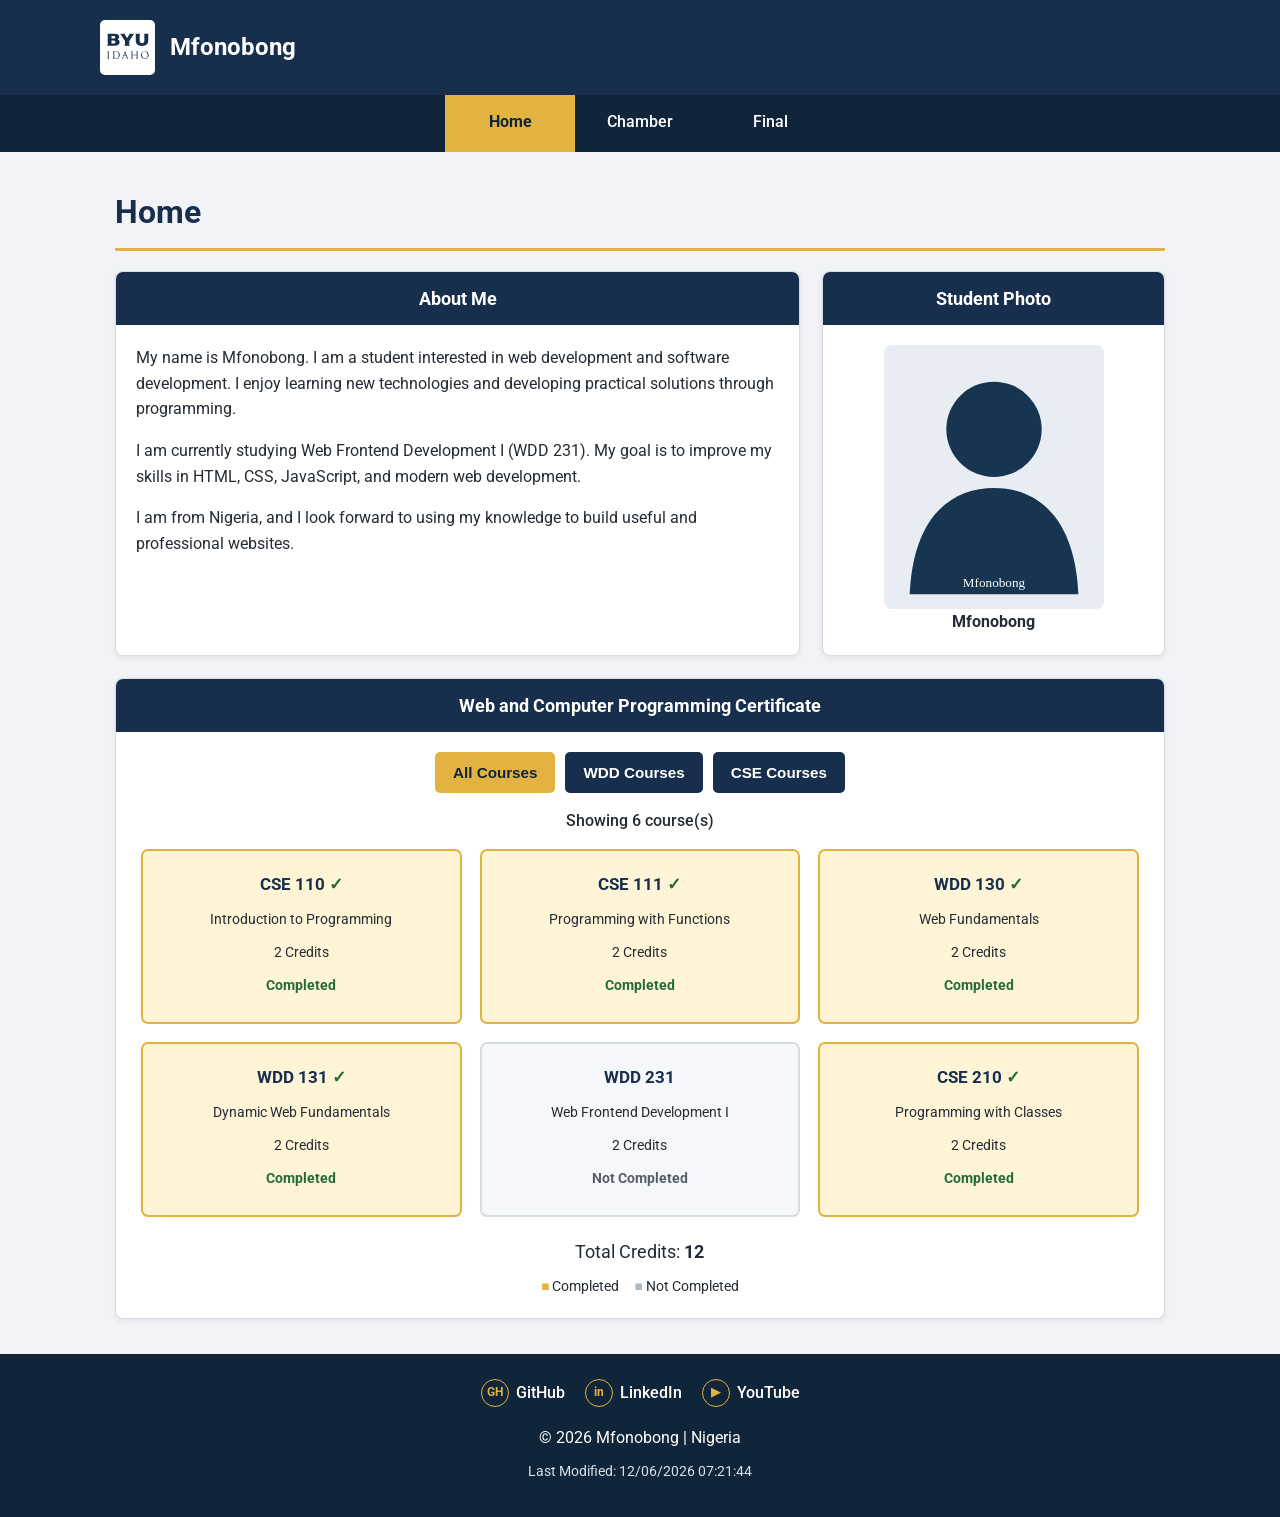
==== index.html @ 471c812f "Complete WDD 231 course homepage" ====
<!DOCTYPE html>
<html lang="en">
<head>
    <meta charset="UTF-8">
    <meta name="viewport" content="width=device-width, initial-scale=1.0">

    <meta name="description" content="Mfonobong's WDD 231 course homepage, featuring information about me, my studies, and Web and Computer Programming courses.">

    <meta name="author" content="Mfonobong">

    <title>WDD 231 | Course Home Page - Mfonobong</title>

    <link rel="icon" href="images/byui-logo.svg" type="image/svg+xml">

    <link rel="preconnect" href="https://fonts.googleapis.com">
    <link rel="preconnect" href="https://fonts.gstatic.com" crossorigin>
    <link href="https://fonts.googleapis.com/css2?family=Roboto:wght@400;500;700&display=swap" rel="stylesheet">

    <link rel="stylesheet" href="styles/small.css">
    <link rel="stylesheet" href="styles/large.css">

    <script src="scripts/navigation.js" defer></script>
    <script src="scripts/date.js" defer></script>
    <script src="scripts/courses.js" defer></script>
</head>

<body>
    <header>
        <div class="header-content">
            <img src="images/byui-logo.svg" alt="BYU-Idaho logo" class="site-logo">
            <span class="student-name">Mfonobong</span>

            <button id="menu-button"
                    class="menu-button"
                    aria-label="Open navigation menu"
                    aria-expanded="false"
                    aria-controls="navigation">
                <span class="hamburger">☰</span>
            </button>
        </div>
    </header>

    <nav id="navigation" class="navigation">
        <a href="index.html" class="active" aria-current="page">Home</a>
        <a href="chamber/index.html">Chamber</a>
        <a href="final/index.html">Final</a>
    </nav>

    <main>
        <h1>Home</h1>

        <div class="home-grid">

            <section class="about-section">
                <h2>About Me</h2>
                <div class="section-content">
                    <p>
                        My name is Mfonobong. I am a student interested in
                        web development and software development. I enjoy
                        learning new technologies and developing practical
                        solutions through programming.
                    </p>
                    <p>
                        I am currently studying Web Frontend Development I
                        (WDD 231). My goal is to improve my skills in HTML,
                        CSS, JavaScript, and modern web development.
                    </p>
                    <p>
                        I am from Nigeria, and I look forward to using my
                        knowledge to build useful and professional websites.
                    </p>
                </div>
            </section>

            <section class="photo-section">
                <h2>Student Photo</h2>
                <div class="section-content photo-content">
                    <img src="images/profile-placeholder.svg"
                         alt="Student photo placeholder for Mfonobong"
                         class="profile-photo">
                    <p class="photo-caption">Mfonobong</p>
                </div>
            </section>

            <section class="certificate-section">
                <h2>Web and Computer Programming Certificate</h2>

                <div class="course-filters" aria-label="Course filters">
                    <button type="button" class="filter-button active"
                            data-filter="ALL" aria-pressed="true">
                        All Courses
                    </button>

                    <button type="button" class="filter-button"
                            data-filter="WDD" aria-pressed="false">
                        WDD Courses
                    </button>

                    <button type="button" class="filter-button"
                            data-filter="CSE" aria-pressed="false">
                        CSE Courses
                    </button>
                </div>

                <p id="course-count" aria-live="polite"></p>

                <div id="course-container" class="course-container">
                    <!-- JavaScript displays course cards here -->
                </div>

                <p class="credit-total">
                    Total Credits:
                    <strong><span id="total-credits">0</span></strong>
                </p>

                <div class="course-legend">
                    <span class="completed-key">Completed</span>
                    <span class="not-completed-key">Not Completed</span>
                </div>
            </section>

        </div>
    </main>

    <footer>
        <div class="social-links">
            <a href="https://github.com/MfonobongEkong26"
               target="_blank" rel="noopener noreferrer"
               aria-label="GitHub">
                <span class="social-icon">GH</span>
                GitHub
            </a>

            <a href="https://www.linkedin.com/"
               target="_blank" rel="noopener noreferrer"
               aria-label="LinkedIn">
                <span class="social-icon">in</span>
                LinkedIn
            </a>

            <a href="https://www.youtube.com/"
               target="_blank" rel="noopener noreferrer"
               aria-label="YouTube">
                <span class="social-icon">▶</span>
                YouTube
            </a>
        </div>

        <p>
            &copy; <span id="currentyear"></span>
            Mfonobong | Nigeria
        </p>

        <p id="lastModified"></p>
    </footer>
</body>
</html>
---- styles/small.css ----
/* WDD 231 - Course Home Page */
/* Main stylesheet - Mobile first */

* {
    box-sizing: border-box;
}

:root {
    --navy: #172f4d;
    --dark-blue: #10243a;
    --gold: #e3b341;
    --light-gold: #fff4d6;
    --white: #ffffff;
    --light-gray: #f1f3f6;
    --text: #252b34;
    --border: #d5dbe3;
}

body {
    margin: 0;
    font-family: "Roboto", sans-serif;
    color: var(--text);
    background-color: var(--light-gray);
    line-height: 1.6;
}

header {
    background-color: var(--navy);
    color: var(--white);
    padding: 15px 20px;
}

.header-content {
    max-width: 1100px;
    margin: 0 auto;
    display: flex;
    align-items: center;
    gap: 15px;
}

.site-logo {
    width: 55px;
    height: 55px;
    object-fit: contain;
    background-color: white;
    border-radius: 5px;
    padding: 4px;
}

.student-name {
    font-size: 1.5rem;
    font-weight: 700;
    flex-grow: 1;
}

.menu-button {
    display: block;
    background: transparent;
    border: 2px solid var(--gold);
    color: white;
    font-size: 1.7rem;
    padding: 3px 12px;
    cursor: pointer;
    border-radius: 5px;
}

.menu-button:hover,
.menu-button:focus-visible {
    background-color: var(--gold);
    color: var(--dark-blue);
}

.navigation {
    display: none;
    flex-direction: column;
    background-color: var(--dark-blue);
}

.navigation.open {
    display: flex;
}

.navigation a {
    color: var(--white);
    text-decoration: none;
    padding: 14px 20px;
    text-align: center;
    font-weight: 500;
    border-bottom: 1px solid #344b63;
    transition: background-color 0.2s ease;
}

.navigation a:hover,
.navigation a:focus-visible {
    background-color: #365675;
}

.navigation a.active {
    background-color: var(--gold);
    color: var(--dark-blue);
    font-weight: 700;
}

main {
    max-width: 1100px;
    margin: 25px auto;
    padding: 0 16px;
}

h1 {
    color: var(--navy);
    font-size: 2rem;
    margin: 0 0 20px;
    border-bottom: 3px solid var(--gold);
    padding-bottom: 10px;
}

.home-grid {
    display: grid;
    grid-template-columns: 1fr;
    gap: 20px;
}

section {
    background-color: var(--white);
    border: 1px solid var(--border);
    border-radius: 8px;
    overflow: hidden;
    box-shadow: 0 2px 6px rgba(0, 0, 0, 0.08);
}

section h2 {
    background-color: var(--navy);
    color: var(--white);
    font-size: 1.15rem;
    text-align: center;
    margin: 0;
    padding: 12px;
}

.section-content {
    padding: 20px;
}

.section-content p {
    margin-top: 0;
}

.photo-content {
    text-align: center;
}

.profile-photo {
    display: block;
    width: 100%;
    max-width: 220px;
    height: auto;
    margin: 0 auto;
    border-radius: 8px;
}

.photo-caption {
    font-weight: 700;
    margin: 12px 0 0;
}

.certificate-section {
    grid-column: 1 / -1;
    padding-bottom: 20px;
}

.course-filters {
    display: flex;
    flex-wrap: wrap;
    justify-content: center;
    gap: 10px;
    padding: 20px 12px 10px;
}

.filter-button {
    background-color: var(--navy);
    color: var(--white);
    border: 2px solid var(--navy);
    border-radius: 5px;
    padding: 10px 16px;
    font-size: 0.95rem;
    font-weight: 700;
    cursor: pointer;
    transition: background-color 0.2s ease, color 0.2s ease;
}

.filter-button:hover,
.filter-button:focus-visible {
    background-color: var(--gold);
    color: var(--dark-blue);
}

.filter-button.active {
    background-color: var(--gold);
    border-color: var(--gold);
    color: var(--dark-blue);
}

#course-count {
    text-align: center;
    font-weight: 500;
    margin: 5px 10px 15px;
}

.course-container {
    display: grid;
    grid-template-columns: 1fr;
    gap: 12px;
    padding: 0 15px;
}

.course-card {
    border: 2px solid var(--border);
    border-radius: 7px;
    padding: 15px;
    text-align: center;
    background-color: #f8f9fb;
}

.course-card h3 {
    margin: 0 0 5px;
    color: var(--navy);
    font-size: 1.05rem;
}

.course-card p {
    margin: 5px 0;
    font-size: 0.9rem;
}

.course-card.completed {
    background-color: var(--light-gold);
    border-color: var(--gold);
}

.course-card.completed h3::after {
    content: " ✓";
    color: #236b38;
}

.course-card.not-completed {
    background-color: #f5f7fa;
}

.completion-status {
    font-weight: 700;
}

.completed .completion-status {
    color: #236b38;
}

.not-completed .completion-status {
    color: #555e69;
}

.credit-total {
    text-align: center;
    margin: 20px 0 10px;
    font-size: 1.15rem;
}

.course-legend {
    display: flex;
    justify-content: center;
    flex-wrap: wrap;
    gap: 15px;
    font-size: 0.85rem;
}

.completed-key::before {
    content: "■ ";
    color: var(--gold);
}

.not-completed-key::before {
    content: "■ ";
    color: #aeb8c5;
}

footer {
    background-color: var(--dark-blue);
    color: var(--white);
    text-align: center;
    padding: 25px 15px;
    margin-top: 35px;
}

footer p {
    margin: 10px 0;
    overflow-wrap: anywhere;
}

.social-links {
    display: flex;
    justify-content: center;
    flex-wrap: wrap;
    gap: 20px;
    margin-bottom: 18px;
}

.social-links a {
    display: flex;
    align-items: center;
    gap: 7px;
    color: var(--white);
    text-decoration: none;
    font-weight: 500;
}

.social-links a:hover,
.social-links a:focus-visible {
    color: var(--gold);
    text-decoration: underline;
}

.social-icon {
    display: inline-flex;
    justify-content: center;
    align-items: center;
    width: 28px;
    height: 28px;
    border: 1px solid var(--gold);
    border-radius: 50%;
    color: var(--gold);
    font-size: 0.75rem;
    font-weight: 700;
}

#lastModified {
    font-size: 0.85rem;
    color: #d8e0e9;
}
---- styles/large.css ----
/* WDD 231 - Large Screen Styles */

@media screen and (min-width: 700px) {

    .header-content {
        padding: 5px 10px;
    }

    .menu-button {
        display: none;
    }

    .navigation {
        display: flex;
        flex-direction: row;
        justify-content: center;
        gap: 0;
        padding: 0 20px;
    }

    .navigation a {
        min-width: 130px;
        border-bottom: 3px solid transparent;
    }

    .navigation a.active {
        border-bottom: 3px solid var(--gold);
    }

    main {
        padding: 0 25px;
    }

    .home-grid {
        grid-template-columns: 2fr 1fr;
        align-items: stretch;
        gap: 22px;
    }

    .about-section {
        grid-column: 1;
    }

    .photo-section {
        grid-column: 2;
    }

    .certificate-section {
        grid-column: 1 / -1;
    }

    .course-container {
        grid-template-columns: repeat(3, minmax(0, 1fr));
    }

    .course-card {
        min-height: 145px;
        display: flex;
        flex-direction: column;
        justify-content: center;
    }
}

@media screen and (min-width: 1000px) {

    main {
        margin-top: 35px;
    }

    .home-grid {
        grid-template-columns: 2fr 1fr;
    }

    .course-container {
        grid-template-columns: repeat(3, minmax(0, 1fr));
        gap: 18px;
        padding: 0 25px;
    }

    .course-card {
        padding: 20px;
    }
}
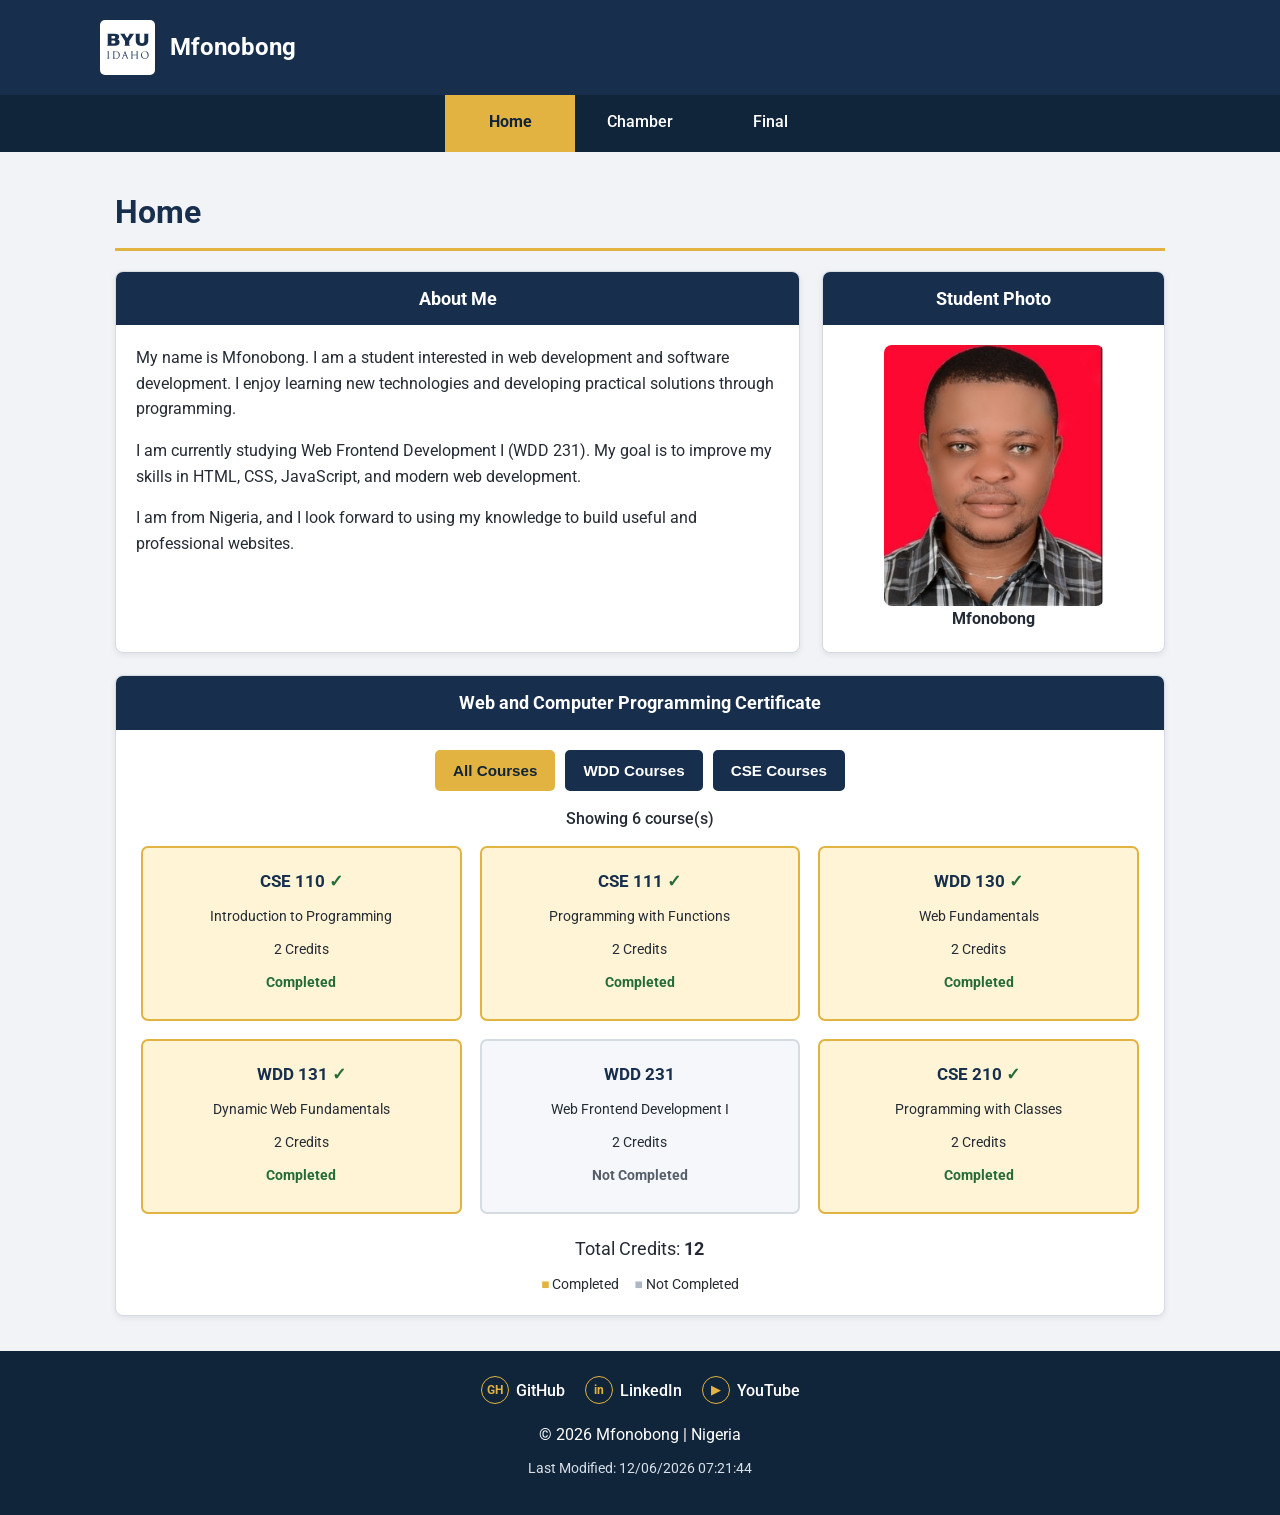
==== commit 9df6aa0c: "Add student profile photo" ====
--- a/index.html
+++ b/index.html
@@ -76,9 +76,9 @@
             <section class="photo-section">
                 <h2>Student Photo</h2>
                 <div class="section-content photo-content">
-                    <img src="images/profile-placeholder.svg"
-                         alt="Student photo placeholder for Mfonobong"
-                         class="profile-photo">
+                    <img src="images/student-photo.jpg"
+     alt="Photo of Mfonobong"
+     class="profile-photo">
                     <p class="photo-caption">Mfonobong</p>
                 </div>
             </section>
@@ -86,7 +86,7 @@
             <section class="certificate-section">
                 <h2>Web and Computer Programming Certificate</h2>
 
-                <div class="course-filters" aria-label="Course filters">
+                <div class="course-filters">
                     <button type="button" class="filter-button active"
                             data-filter="ALL" aria-pressed="true">
                         All Courses
